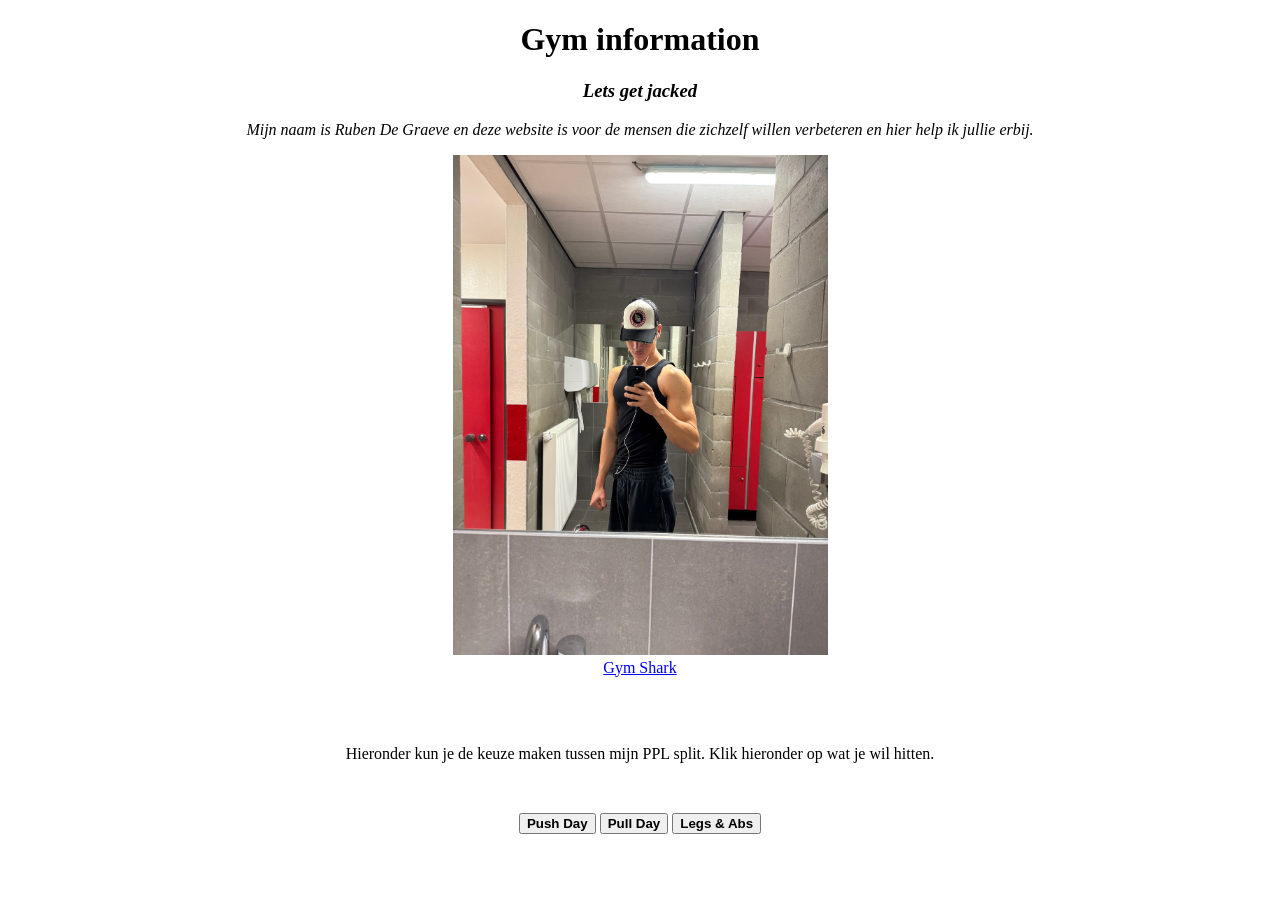
==== index.html @ 2afd88a0 "Update index.html" ====
<!DOCTYPE html>
<html>
    <head>
        <title style="text-align: center;">Get Jacked</title>
    </head>
  
    <body>
    
      <h1 style="text-align: center;">Gym information</h1>
      <h3 style="text-align: center;font-style: italic;">Lets get jacked</h3>
      <p style="text-align: center;font-style: italic;">Mijn naam is Ruben De Graeve en deze website is voor de mensen die zichzelf willen verbeteren en hier help ik jullie erbij.</p>
      
      <p style="text-align: center;">
          <img src="mezelf.jpg" alt="Mezelf" height="500">
          <br>
          <a href="https://www.gymshark.com/">Gym Shark</a>
      </p>
        
      <br>
      <br>
      
      <p style="text-align: center;"font-style: italic;">Hieronder kun je de keuze maken tussen mijn PPL split. Klik hieronder op wat je wil hitten.</p>
      
      <br>
        
      <p style="text-align: center;">
          <button style="font-weight: bold;">Push Day</button>
          <button style="font-weight: bold;">Pull Day</button>
          <button style="font-weight: bold;">Legs & Abs </button>
      </p>
      
    </body>
</html>
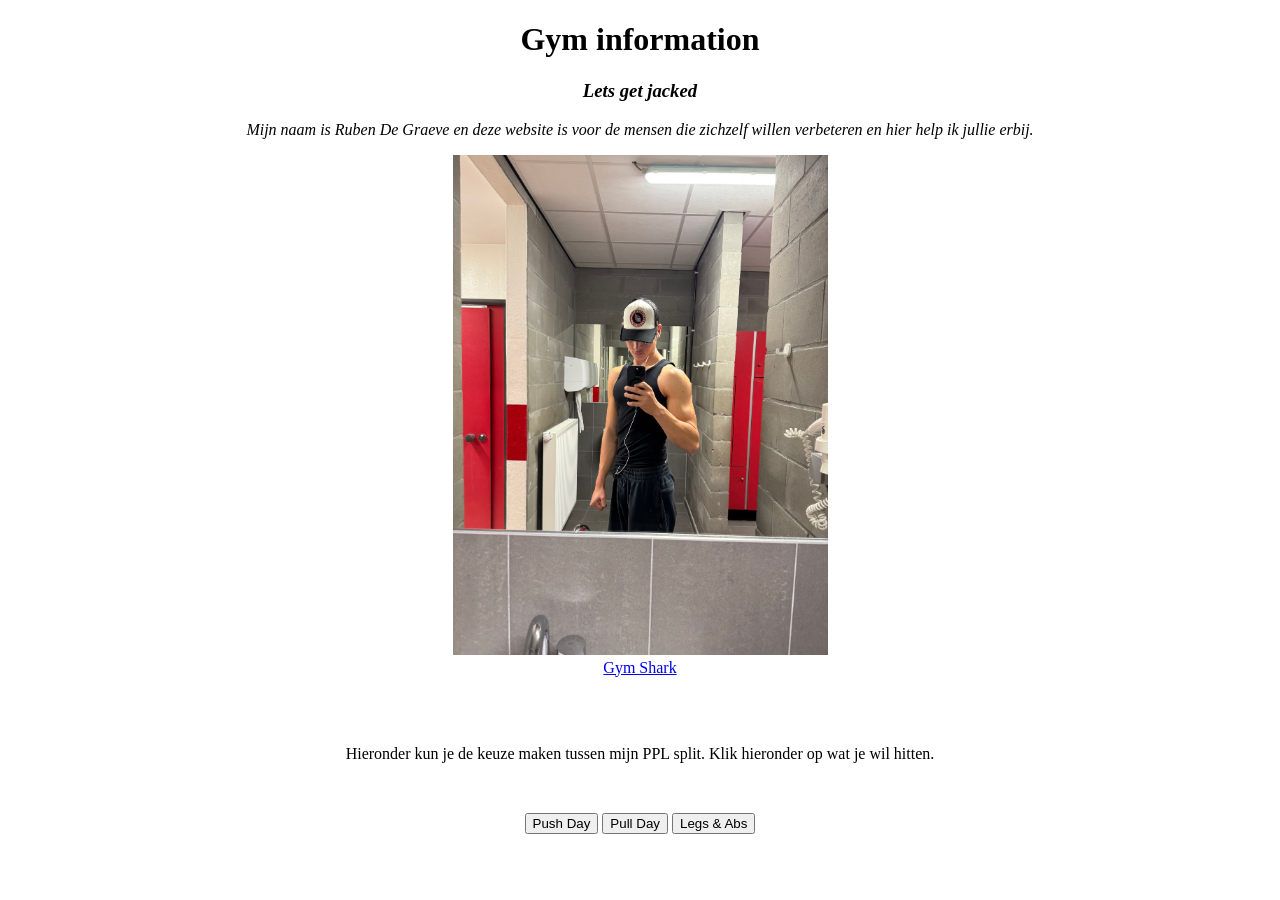
==== commit f7c1daf7: "Update index.html" ====
--- a/index.html
+++ b/index.html
@@ -24,9 +24,9 @@
       <br>
         
       <p style="text-align: center;">
-          <button style="font-weight: bold;">Push Day</button>
-          <button style="font-weight: bold;">Pull Day</button>
-          <button style="font-weight: bold;">Legs & Abs </button>
+          <button onclick="document.location='pushday.html'">Push Day</button>
+          <button onclick="document.location='pullday.html'">Pull Day</button>
+          <button onclick="document.location='legsabs.html'">Legs & Abs</button>
       </p>
       
     </body>
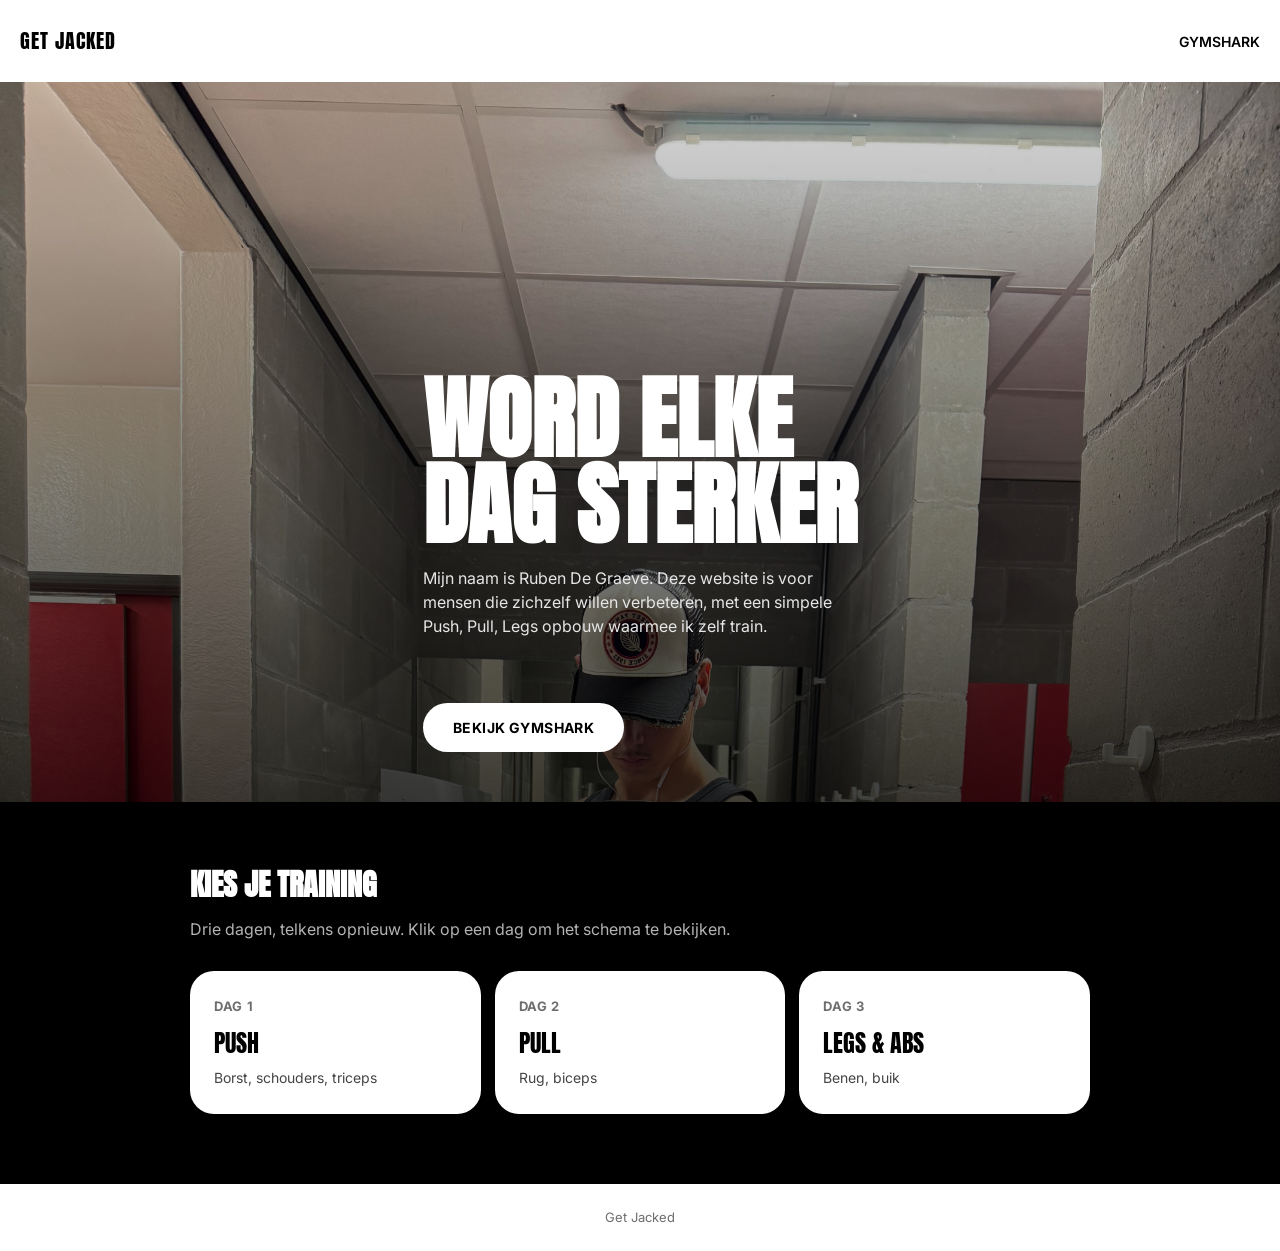
==== commit 9cb357d4: "Update index.html" ====
--- a/index.html
+++ b/index.html
@@ -1,33 +1,219 @@
 <!DOCTYPE html>
-<html>
-    <head>
-        <title style="text-align: center;">Get Jacked</title>
-    </head>
-  
-    <body>
-    
-      <h1 style="text-align: center;">Gym information</h1>
-      <h3 style="text-align: center;font-style: italic;">Lets get jacked</h3>
-      <p style="text-align: center;font-style: italic;">Mijn naam is Ruben De Graeve en deze website is voor de mensen die zichzelf willen verbeteren en hier help ik jullie erbij.</p>
-      
-      <p style="text-align: center;">
-          <img src="mezelf.jpg" alt="Mezelf" height="500">
-          <br>
-          <a href="https://www.gymshark.com/">Gym Shark</a>
-      </p>
-        
-      <br>
-      <br>
-      
-      <p style="text-align: center;"font-style: italic;">Hieronder kun je de keuze maken tussen mijn PPL split. Klik hieronder op wat je wil hitten.</p>
-      
-      <br>
-        
-      <p style="text-align: center;">
-          <button onclick="document.location='pushday.html'">Push Day</button>
-          <button onclick="document.location='pullday.html'">Pull Day</button>
-          <button onclick="document.location='legsabs.html'">Legs & Abs</button>
-      </p>
-      
-    </body>
+<html lang="nl">
+<head>
+<meta charset="UTF-8">
+<meta name="viewport" content="width=device-width, initial-scale=1.0">
+<title>Get Jacked</title>
+
+<!-- Anton: dik, hoofdletter lettertype voor de titels, net als Gymshark gebruikt -->
+<link rel="preconnect" href="https://fonts.googleapis.com">
+<link href="https://fonts.googleapis.com/css2?family=Anton&family=Inter:wght@400;600;700&display=swap" rel="stylesheet">
+
+<style>
+
+  /* ===== Algemene stijl ===== */
+  body {
+    margin: 0;
+    background-color: #ffffff;
+    color: #000000;
+    font-family: 'Inter', sans-serif;
+    line-height: 1.5;
+  }
+
+  .inhoud {
+    max-width: 900px;
+    margin: 0 auto;
+    padding: 0 20px;
+  }
+
+  /* ===== Bovenbalk ===== */
+  .header {
+    display: flex;
+    justify-content: space-between;
+    align-items: center;
+    padding: 26px 20px;
+  }
+
+  .logo {
+    font-family: 'Anton', sans-serif;
+    font-size: 20px;
+    letter-spacing: 0.05em;
+  }
+
+  .header a {
+    color: #000000;
+    text-decoration: none;
+    font-weight: 600;
+    font-size: 14px;
+  }
+
+  /* ===== Hero: grote foto met tekst erover ===== */
+  .hero {
+    position: relative;
+    height: 80vh;
+    min-height: 480px;
+    background-image: linear-gradient(to top, rgba(0,0,0,0.75), rgba(0,0,0,0.15)), url('mezelf.jpg');
+    background-size: cover;
+    background-position: top center;
+    display: flex;
+    align-items: flex-end;
+  }
+
+  .hero-tekst {
+    padding: 50px 20px;
+    color: #ffffff;
+  }
+
+  .hero-tekst h1 {
+    font-family: 'Anton', sans-serif;
+    text-transform: uppercase;
+    font-size: clamp(40px, 8vw, 90px);
+    line-height: 0.95;
+    margin: 0;
+  }
+
+  .hero-tekst p {
+    max-width: 420px;
+    margin-top: 18px;
+    color: #e6e6e6;
+  }
+
+  .knop {
+    display: inline-block;
+    margin-top: 25px;
+    background-color: #ffffff;
+    color: #000000;
+    text-decoration: none;
+    font-weight: 700;
+    font-size: 14px;
+    text-transform: uppercase;
+    letter-spacing: 0.03em;
+    padding: 14px 30px;
+    border-radius: 50px;   /* ronde "pil" knop, zoals Gymshark gebruikt */
+  }
+
+  /* ===== De 3 trainingsdagen, op zwarte achtergrond ===== */
+  .dagen-sectie {
+    background-color: #000000;
+    color: #ffffff;
+    padding: 60px 0 70px;
+  }
+
+  .dagen-titel h2 {
+    font-family: 'Anton', sans-serif;
+    text-transform: uppercase;
+    font-size: 30px;
+    margin: 0 0 10px 0;
+  }
+
+  .dagen-titel p {
+    color: #b3b3b3;
+    margin: 0 0 30px 0;
+  }
+
+  .dagen {
+    display: flex;
+    flex-wrap: wrap;
+    gap: 14px;
+  }
+
+  .dag-kaart {
+    flex: 1;
+    min-width: 220px;
+    background-color: #ffffff;
+    color: #000000;
+    text-decoration: none;
+    padding: 26px 24px;
+    border-radius: 24px;   /* zachte, ronde hoeken zoals de knoppen */
+  }
+
+  .dag-kaart:hover {
+    background-color: #e6e6e6;
+  }
+
+  .dag-nummer {
+    font-size: 13px;
+    font-weight: 700;
+    letter-spacing: 0.05em;
+    color: #6e6e6e;
+  }
+
+  .dag-naam {
+    font-family: 'Anton', sans-serif;
+    text-transform: uppercase;
+    font-size: 24px;
+    margin-top: 8px;
+  }
+
+  .dag-uitleg {
+    font-size: 14px;
+    color: #444444;
+    margin-top: 6px;
+  }
+
+  /* ===== Onderaan ===== */
+  .footer {
+    padding: 24px 20px;
+    font-size: 13px;
+    color: #6e6e6e;
+    text-align: center;
+  }
+
+</style>
+</head>
+
+<body>
+
+  <!-- Bovenbalk -->
+  <div class="header">
+    <div class="logo">GET JACKED</div>
+    <a href="https://www.gymshark.com/" target="_blank">GYMSHARK</a>
+  </div>
+
+  <!-- Grote foto met titel erover -->
+  <div class="hero">
+    <div class="inhoud">
+      <div class="hero-tekst">
+        <h1>Word elke<br>dag sterker</h1>
+        <p>Mijn naam is Ruben De Graeve. Deze website is voor mensen die zichzelf willen verbeteren, met een simpele Push, Pull, Legs opbouw waarmee ik zelf train.</p>
+        <br>
+        <a class="knop" href="https://www.gymshark.com/" target="_blank">Bekijk Gymshark</a>
+      </div>
+    </div>
+  </div>
+
+  <!-- De 3 trainingsdagen -->
+  <div class="dagen-sectie">
+    <div class="inhoud">
+      <div class="dagen-titel">
+        <h2>Kies je training</h2>
+        <p>Drie dagen, telkens opnieuw. Klik op een dag om het schema te bekijken.</p>
+      </div>
+      <div class="dagen">
+        <a class="dag-kaart" href="pushday.html">
+          <div class="dag-nummer">DAG 1</div>
+          <div class="dag-naam">Push</div>
+          <div class="dag-uitleg">Borst, schouders, triceps</div>
+        </a>
+        <a class="dag-kaart" href="pullday.html">
+          <div class="dag-nummer">DAG 2</div>
+          <div class="dag-naam">Pull</div>
+          <div class="dag-uitleg">Rug, biceps</div>
+        </a>
+        <a class="dag-kaart" href="legsabs.html">
+          <div class="dag-nummer">DAG 3</div>
+          <div class="dag-naam">Legs &amp; Abs</div>
+          <div class="dag-uitleg">Benen, buik</div>
+        </a>
+      </div>
+    </div>
+  </div>
+
+  <!-- Onderbalk -->
+  <div class="footer">
+    Get Jacked
+  </div>
+
+</body>
 </html>
+
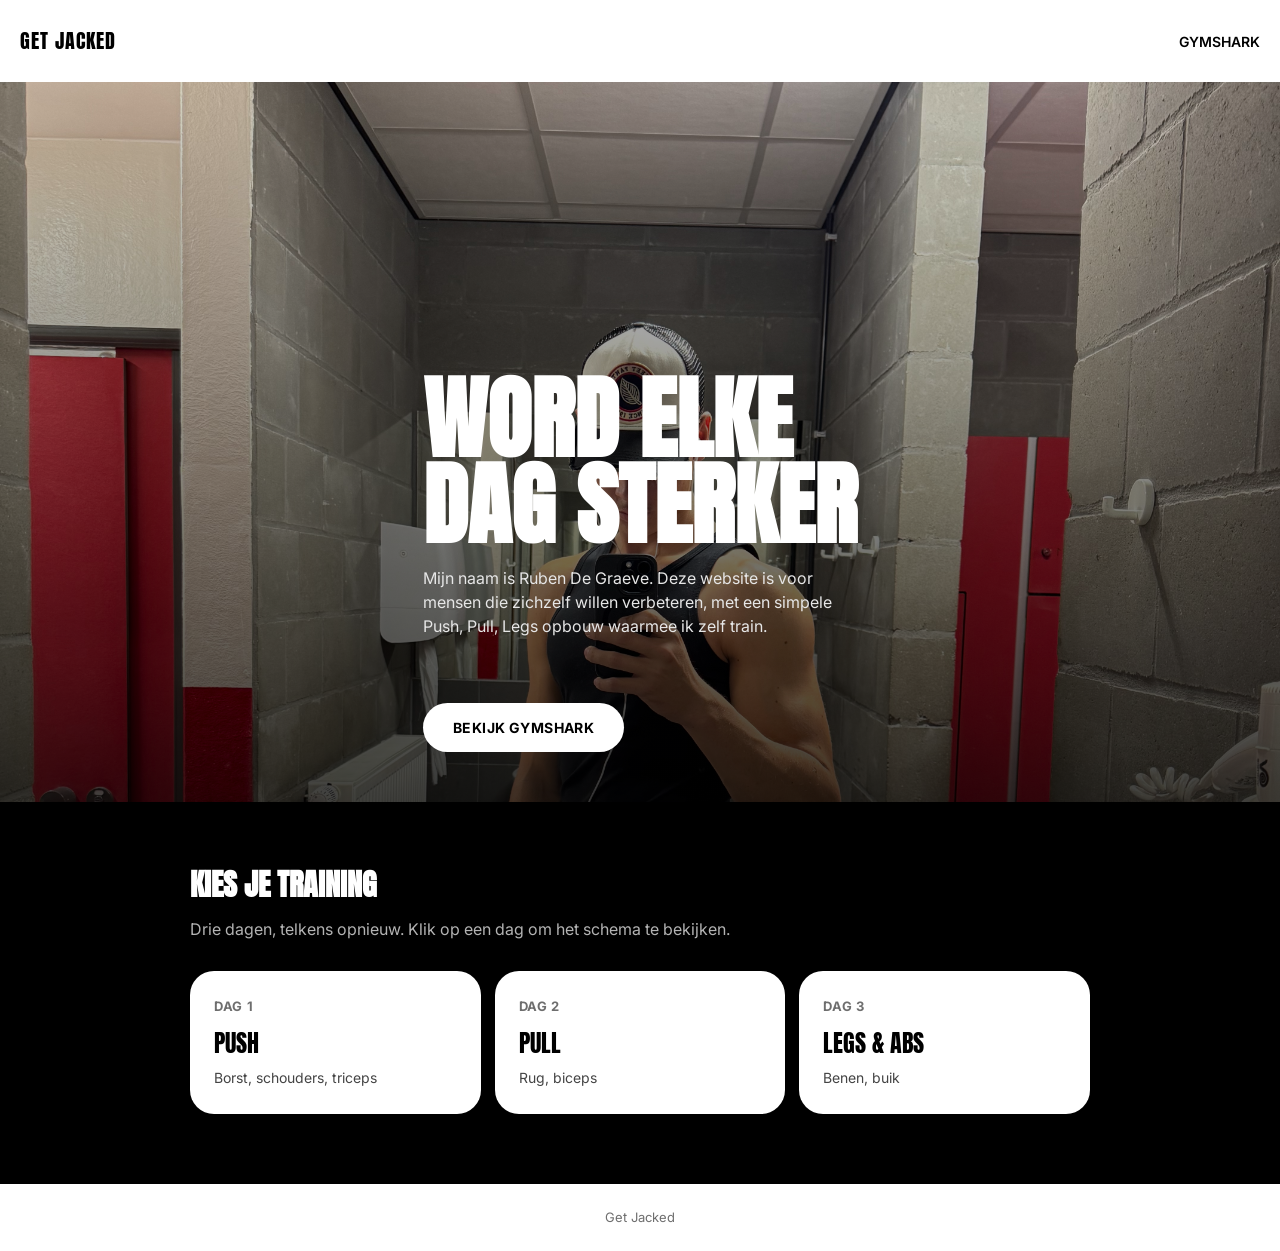
==== commit c9e97f78: "Update index.html" ====
--- a/index.html
+++ b/index.html
@@ -54,7 +54,7 @@
     min-height: 480px;
     background-image: linear-gradient(to top, rgba(0,0,0,0.75), rgba(0,0,0,0.15)), url('mezelf.jpg');
     background-size: cover;
-    background-position: top center;
+    background-position: center 25%;
     display: flex;
     align-items: flex-end;
   }
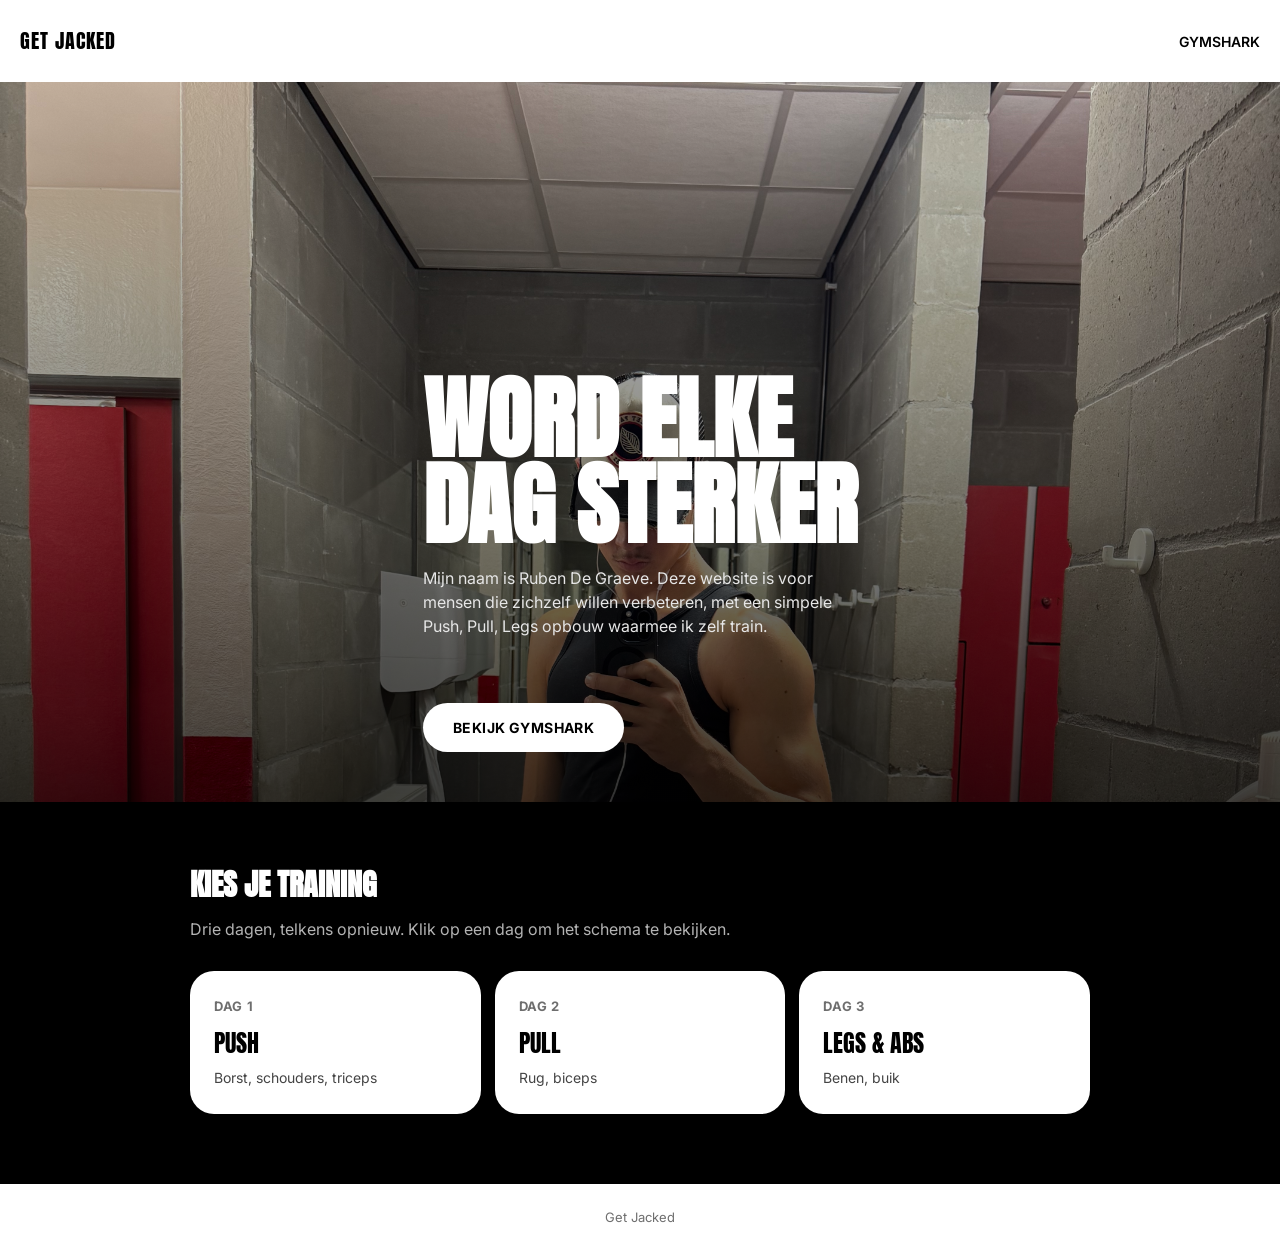
==== commit 67dbdda9: "Update index.html" ====
--- a/index.html
+++ b/index.html
@@ -54,7 +54,7 @@
     min-height: 480px;
     background-image: linear-gradient(to top, rgba(0,0,0,0.75), rgba(0,0,0,0.15)), url('mezelf.jpg');
     background-size: cover;
-    background-position: center 25%;
+    background-position: center 20%;
     display: flex;
     align-items: flex-end;
   }
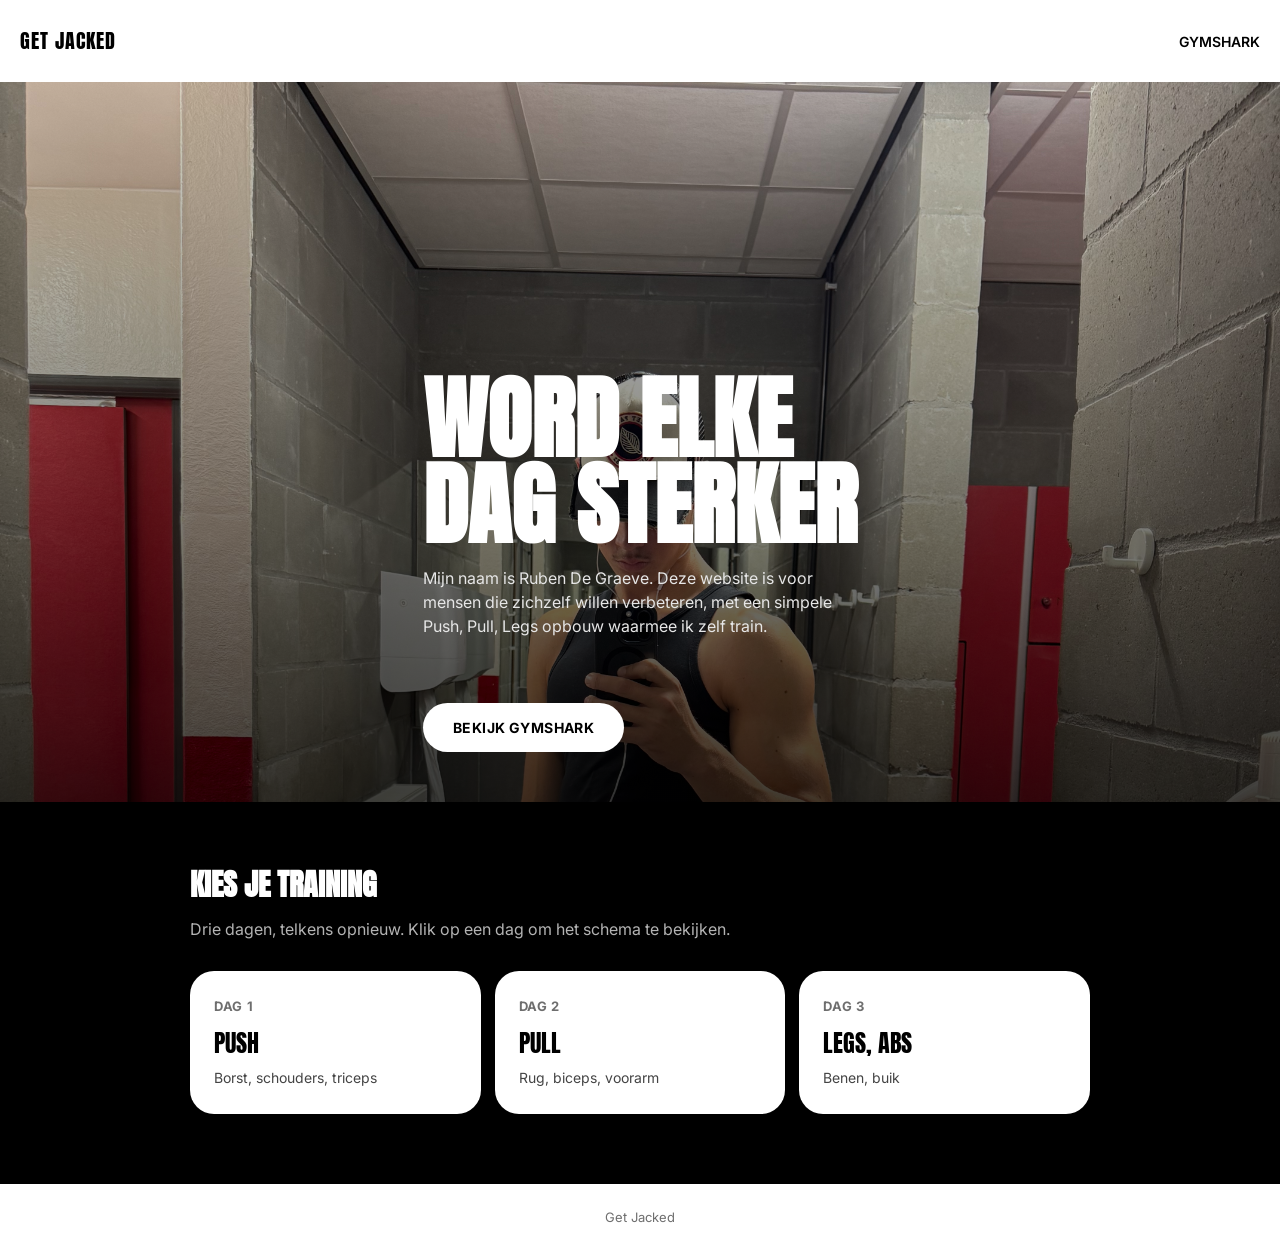
==== commit bcf8ae6c: "Update index.html" ====
--- a/index.html
+++ b/index.html
@@ -198,11 +198,11 @@
         <a class="dag-kaart" href="pullday.html">
           <div class="dag-nummer">DAG 2</div>
           <div class="dag-naam">Pull</div>
-          <div class="dag-uitleg">Rug, biceps</div>
+          <div class="dag-uitleg">Rug, biceps, voorarm</div>
         </a>
         <a class="dag-kaart" href="legsabs.html">
           <div class="dag-nummer">DAG 3</div>
-          <div class="dag-naam">Legs &amp; Abs</div>
+          <div class="dag-naam">Legs, Abs</div>
           <div class="dag-uitleg">Benen, buik</div>
         </a>
       </div>
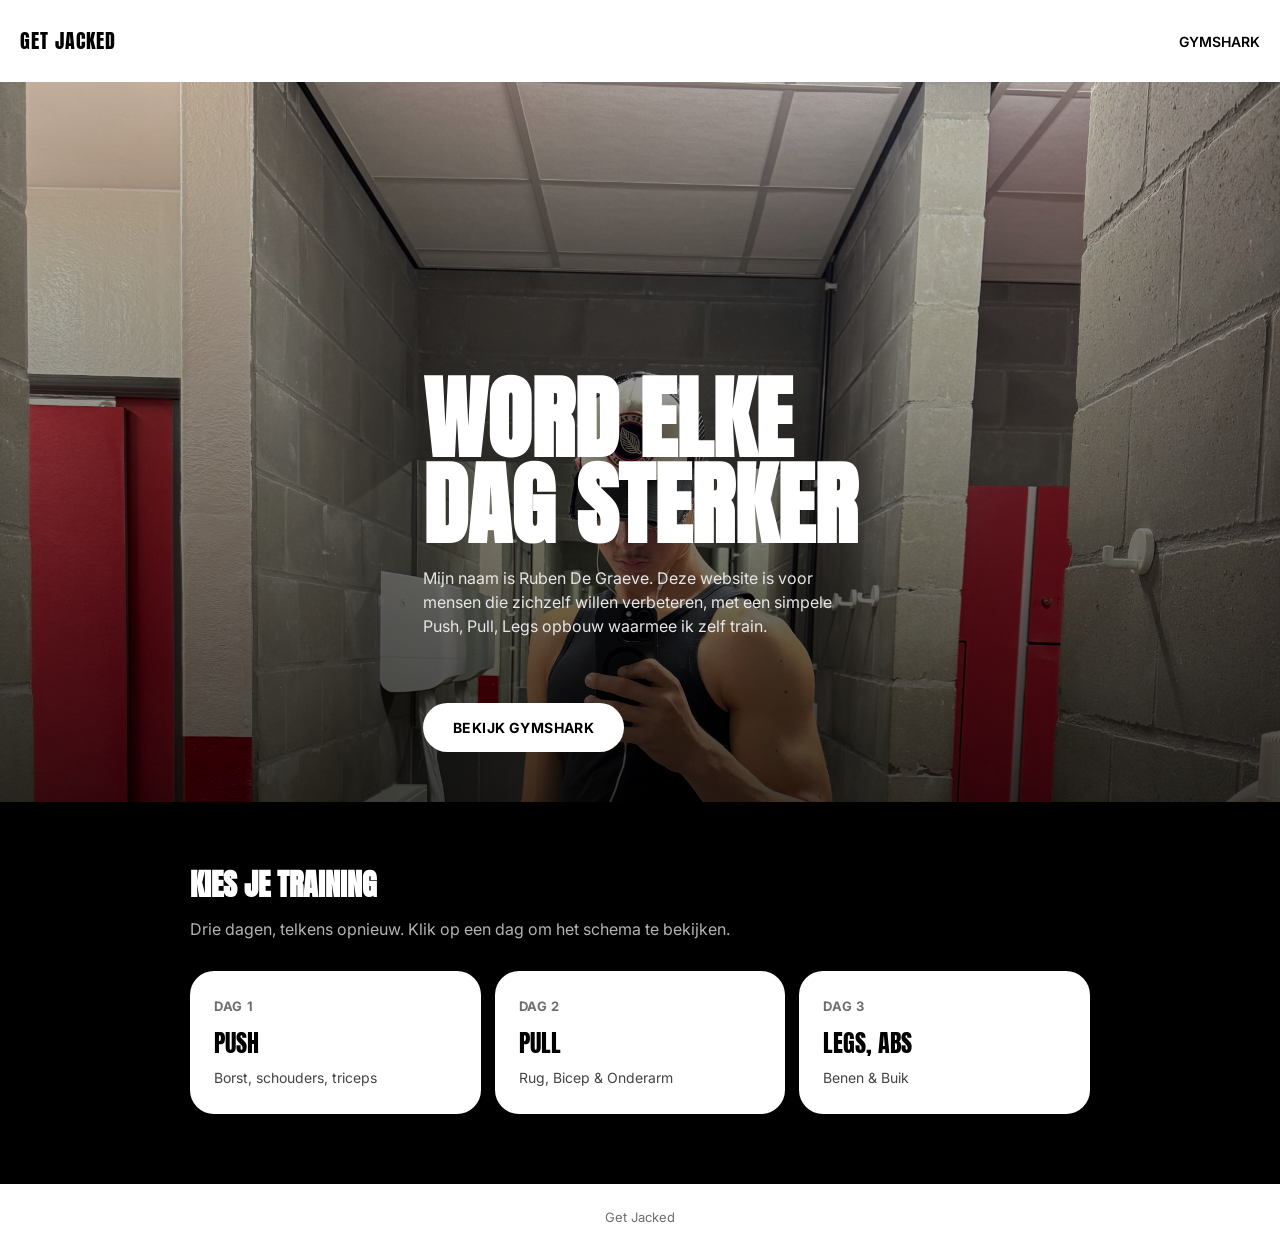
==== commit c7a5859d: "Update index.html" ====
--- a/index.html
+++ b/index.html
@@ -198,12 +198,12 @@
         <a class="dag-kaart" href="pullday.html">
           <div class="dag-nummer">DAG 2</div>
           <div class="dag-naam">Pull</div>
-          <div class="dag-uitleg">Rug, biceps, voorarm</div>
+          <div class="dag-uitleg">Rug, Bicep & Onderarm</div>
         </a>
         <a class="dag-kaart" href="legsabs.html">
           <div class="dag-nummer">DAG 3</div>
           <div class="dag-naam">Legs, Abs</div>
-          <div class="dag-uitleg">Benen, buik</div>
+          <div class="dag-uitleg">Benen & Buik</div>
         </a>
       </div>
     </div>
